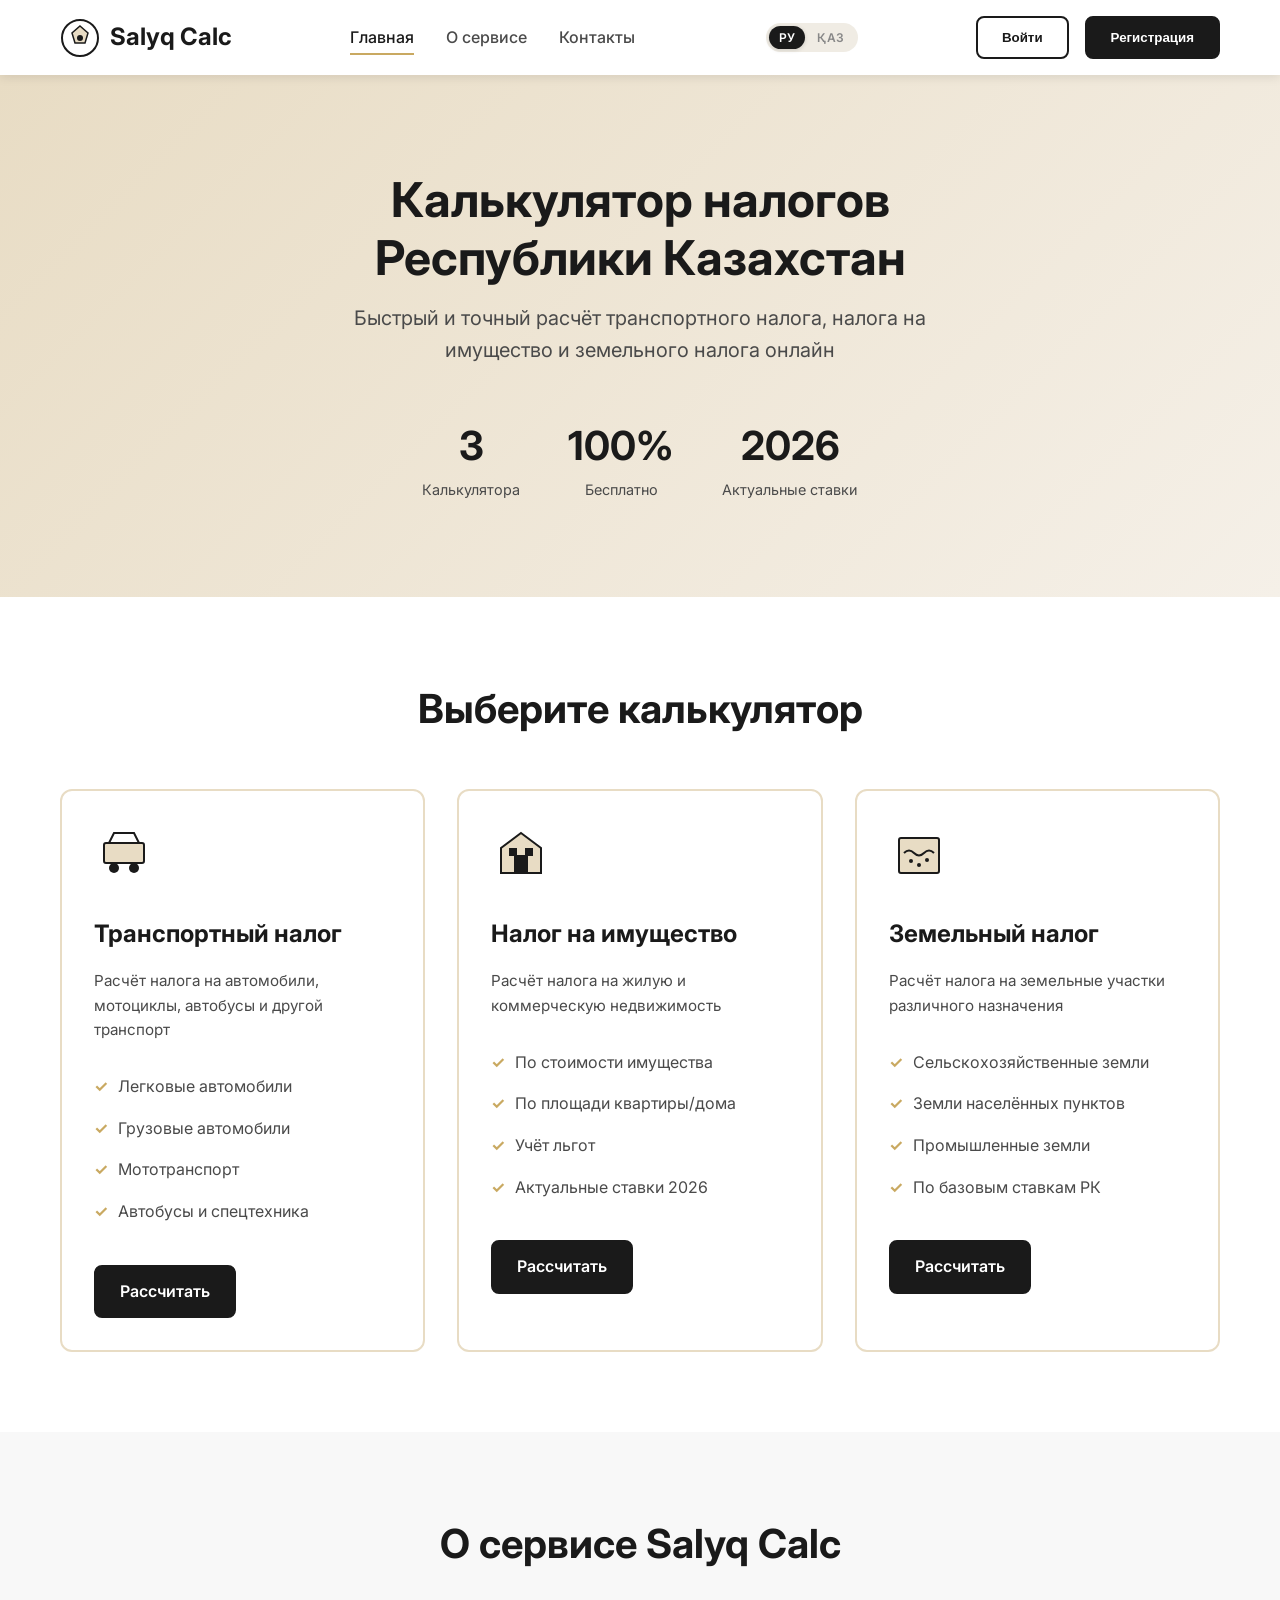
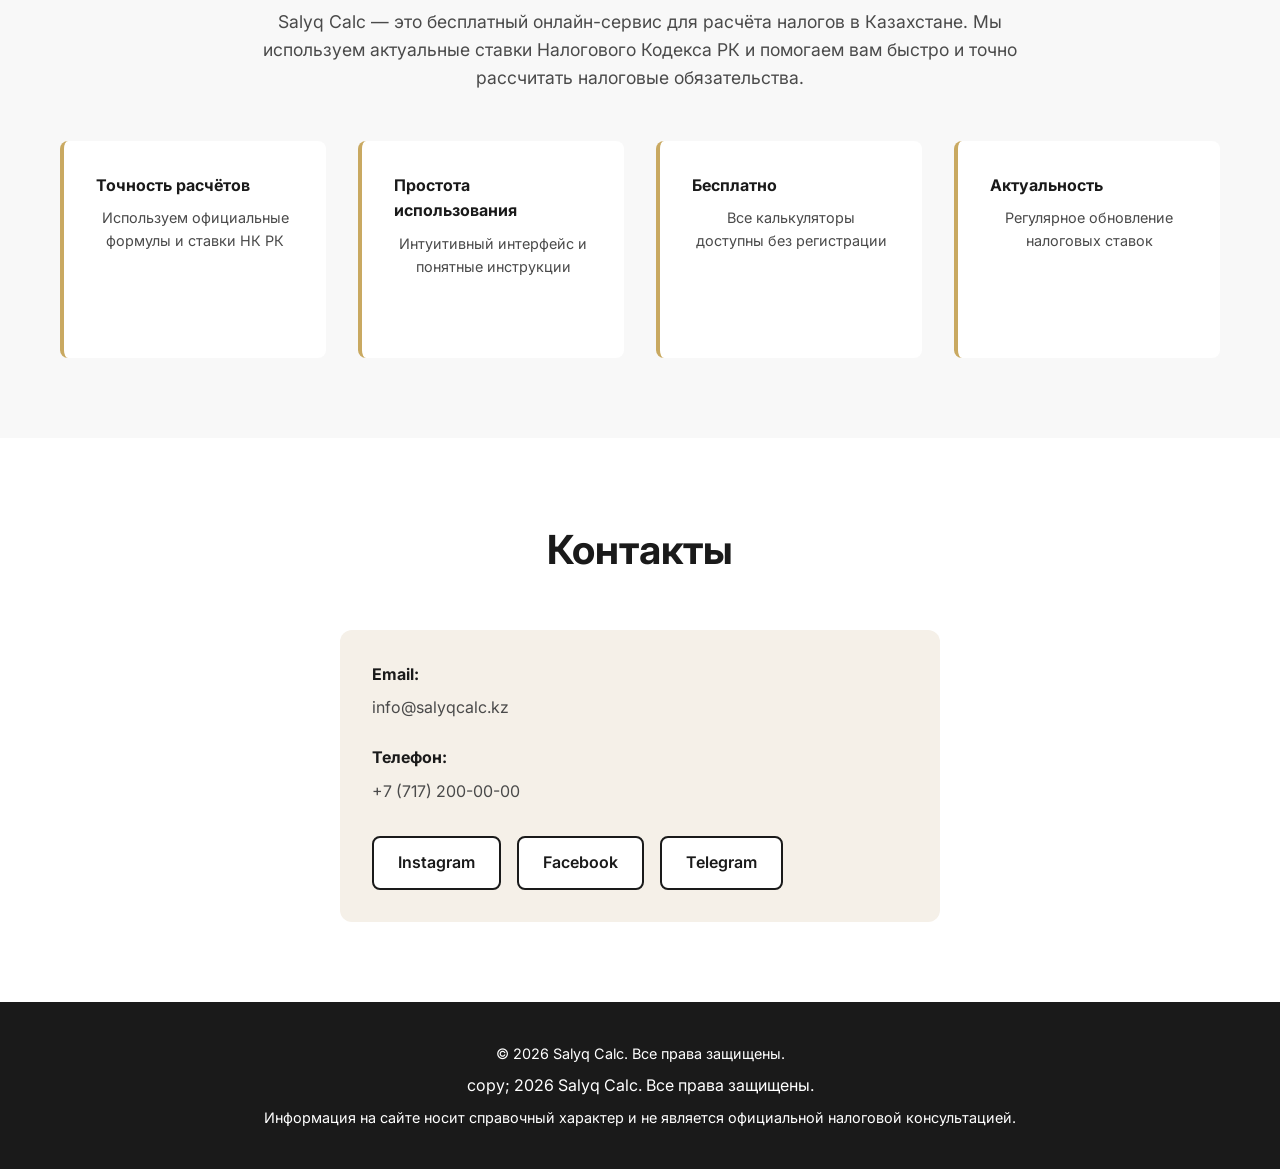
==== index.html @ 1f3115cb "Full transport logic" ====
<!DOCTYPE html>
<html lang="ru">
<head>
    <meta charset="UTF-8">
    <meta name="viewport" content="width=device-width, initial-scale=1.0">
    <title>Salyq Calc - Калькулятор налогов Казахстана</title>
    <link rel="icon" type="image/svg+xml" href="favicon.svg">
    <link rel="stylesheet" href="css/style.css">
    <link rel="stylesheet" href="css/auth.css">
    <link href="https://fonts.googleapis.com/css2?family=Inter:wght@300;400;500;600;700&display=swap" rel="stylesheet">
</head>
<body>
    <nav class="navbar">
        <div class="container">
            <div class="nav-content">
                <a href="index.html" class="logo">
                    <svg width="40" height="40" viewBox="0 0 40 40" fill="none"><circle cx="20" cy="20" r="18" stroke="#1a1a1a" stroke-width="2"/><path d="M20 8 L28 15 L25 25 L15 25 L12 15 Z" fill="#e8dcc4" stroke="#1a1a1a" stroke-width="1.5"/><circle cx="20" cy="20" r="3" fill="#1a1a1a"/></svg>
                    <span>Salyq Calc</span>
                </a>
                <div class="nav-links">
                    <a href="index.html" class="active" data-i18n="nav.home">Главная</a>
                    <a href="#about" data-i18n="nav.about">О сервисе</a>
                    <a href="#contact" data-i18n="nav.contact">Контакты</a>
                </div>
                <div class="lang-switcher"><button class="lang-btn active" data-lang="ru">РУ</button><button class="lang-btn" data-lang="kk">ҚАЗ</button></div>
                <div class="auth-buttons" id="authButtons">
                    <button class="btn-secondary" id="loginBtn" data-i18n="nav.login">Войти</button>
                    <button class="btn-primary" id="registerBtn" data-i18n="nav.register">Регистрация</button>
                </div>
                <div class="user-menu" id="userMenu" style="display:none;">
                    <button class="user-avatar-btn" id="userAvatarBtn">
                        <div class="avatar-circle" id="navAvatar"></div>
                        <span id="navUserName"></span>
                        <svg width="14" height="14" viewBox="0 0 24 24" fill="none" stroke="currentColor" stroke-width="2.5"><polyline points="6 9 12 15 18 9"/></svg>
                    </button>
                </div>
                <div class="mobile-menu-toggle" id="mobileMenuToggle"><span></span><span></span><span></span></div>
            </div>
        </div>
    </nav>

    <div id="userDropdown" class="user-dropdown" style="display:none;">
        <div class="dropdown-header">
            <div class="dropdown-avatar" id="dropdownAvatar"></div>
            <div class="dropdown-info">
                <div class="dropdown-name" id="dropdownName"></div>
                <div class="dropdown-email" id="dropdownEmail"></div>
            </div>
        </div>
        <hr class="dropdown-divider">
        <button class="dropdown-item" id="dropdownLogout">
            <svg viewBox="0 0 24 24" fill="none" stroke="currentColor" stroke-width="2"><path d="M9 21H5a2 2 0 0 1-2-2V5a2 2 0 0 1 2-2h4"/><polyline points="16 17 21 12 16 7"/><line x1="21" y1="12" x2="9" y2="12"/></svg>
            <span data-i18n="nav.logout">Выйти</span>
        </button>
    </div>

    <section class="hero">
        <div class="container">
            <div class="hero-content">
                <h1 data-i18n="hero.title">Калькулятор налогов<br>Республики Казахстан</h1>
                <p data-i18n="hero.subtitle">Быстрый и точный расчёт транспортного налога, налога на имущество и земельного налога онлайн</p>
                <div class="hero-stats">
                    <div class="stat"><span class="stat-number">3</span><span class="stat-label" data-i18n="hero.stat1">Калькулятора</span></div>
                    <div class="stat"><span class="stat-number">100%</span><span class="stat-label" data-i18n="hero.stat2">Бесплатно</span></div>
                    <div class="stat"><span class="stat-number">2026</span><span class="stat-label" data-i18n="hero.stat3">Актуальные ставки</span></div>
                </div>
            </div>
        </div>
    </section>

    <section class="calculators">
        <div class="container">
            <h2 data-i18n="calc.choose">Выберите калькулятор</h2>
            <div class="calculator-grid">
                <div class="calculator-card">
                    <div class="card-icon"><svg width="60" height="60" viewBox="0 0 60 60" fill="none"><rect x="10" y="20" width="40" height="20" rx="2" fill="#e8dcc4" stroke="#1a1a1a" stroke-width="2"/><circle cx="20" cy="45" r="5" fill="#1a1a1a"/><circle cx="40" cy="45" r="5" fill="#1a1a1a"/><path d="M15 20 L20 10 L40 10 L45 20" stroke="#1a1a1a" stroke-width="2" fill="none"/></svg></div>
                    <h3 data-i18n="calc.transport.title">Транспортный налог</h3>
                    <p data-i18n="calc.transport.desc">Расчёт налога на автомобили, мотоциклы, автобусы и другой транспорт</p>
                    <ul class="features"><li data-i18n="calc.transport.li1">Легковые автомобили</li><li data-i18n="calc.transport.li2">Грузовые автомобили</li><li data-i18n="calc.transport.li3">Мототранспорт</li><li data-i18n="calc.transport.li4">Автобусы и спецтехника</li></ul>
                    <a href="transport.html" class="btn-primary" data-i18n="calc.transport.btn">Рассчитать</a>
                </div>
                <div class="calculator-card">
                    <div class="card-icon"><svg width="60" height="60" viewBox="0 0 60 60" fill="none"><path d="M30 10 L50 25 L50 50 L10 50 L10 25 Z" fill="#e8dcc4" stroke="#1a1a1a" stroke-width="2"/><rect x="23" y="32" width="14" height="18" fill="#1a1a1a"/><rect x="18" y="25" width="8" height="8" fill="#1a1a1a"/><rect x="34" y="25" width="8" height="8" fill="#1a1a1a"/></svg></div>
                    <h3 data-i18n="calc.property.title">Налог на имущество</h3>
                    <p data-i18n="calc.property.desc">Расчёт налога на жилую и коммерческую недвижимость</p>
                    <ul class="features"><li data-i18n="calc.property.li1">По стоимости имущества</li><li data-i18n="calc.property.li2">По площади квартиры/дома</li><li data-i18n="calc.property.li3">Учёт льгот</li><li data-i18n="calc.property.li4">Актуальные ставки 2026</li></ul>
                    <a href="property.html" class="btn-primary" data-i18n="calc.property.btn">Рассчитать</a>
                </div>
                <div class="calculator-card">
                    <div class="card-icon"><svg width="60" height="60" viewBox="0 0 60 60" fill="none"><rect x="10" y="15" width="40" height="35" rx="2" fill="#e8dcc4" stroke="#1a1a1a" stroke-width="2"/><path d="M15 30 Q20 25 25 30 T35 30 T45 30" stroke="#1a1a1a" stroke-width="2" fill="none"/><circle cx="22" cy="38" r="2" fill="#1a1a1a"/><circle cx="30" cy="42" r="2" fill="#1a1a1a"/><circle cx="38" cy="37" r="2" fill="#1a1a1a"/></svg></div>
                    <h3 data-i18n="calc.land.title">Земельный налог</h3>
                    <p data-i18n="calc.land.desc">Расчёт налога на земельные участки различного назначения</p>
                    <ul class="features"><li data-i18n="calc.land.li1">Сельскохозяйственные земли</li><li data-i18n="calc.land.li2">Земли населённых пунктов</li><li data-i18n="calc.land.li3">Промышленные земли</li><li data-i18n="calc.land.li4">По базовым ставкам РК</li></ul>
                    <a href="land.html" class="btn-primary" data-i18n="calc.land.btn">Рассчитать</a>
                </div>
            </div>
        </div>
    </section>

    <section class="about" id="about">
        <div class="container">
            <div class="about-content">
                <h2 data-i18n="about.title">О сервисе Salyq Calc</h2>
                <p data-i18n="about.desc">Salyq Calc — это бесплатный онлайн-сервис для расчёта налогов в Казахстане. Мы используем актуальные ставки Налогового Кодекса РК и помогаем вам быстро и точно рассчитать налоговые обязательства.</p>
                <div class="features-grid">
                    <div class="feature-item"><h4 data-i18n="about.f1.title">Точность расчётов</h4><p data-i18n="about.f1.desc">Используем официальные формулы и ставки НК РК</p></div>
                    <div class="feature-item"><h4 data-i18n="about.f2.title">Простота использования</h4><p data-i18n="about.f2.desc">Интуитивный интерфейс и понятные инструкции</p></div>
                    <div class="feature-item"><h4 data-i18n="about.f3.title">Бесплатно</h4><p data-i18n="about.f3.desc">Все калькуляторы доступны без регистрации</p></div>
                    <div class="feature-item"><h4 data-i18n="about.f4.title">Актуальность</h4><p data-i18n="about.f4.desc">Регулярное обновление налоговых ставок</p></div>
                </div>
            </div>
        </div>
    </section>

    <section class="contact" id="contact">
        <div class="container">
            <h2 data-i18n="contact.title">Контакты</h2>
            <div class="contact-content">
                <div class="contact-info">
                    <div class="contact-item"><strong>Email:</strong><a href="mailto:info@salyqcalc.kz">info@salyqcalc.kz</a></div>
                    <div class="contact-item"><strong>Телефон:</strong><a href="tel:+77172000000">+7 (717) 200-00-00</a></div>
                    <div class="social-links">
                        <a href="https://www.instagram.com/s.ra1d" class="social-link">Instagram</a>
                        <a href="#" class="social-link">Facebook</a>
                        <a href="#" class="social-link">Telegram</a>
                    </div>
                </div>
            </div>
        </div>
    </section>

    <footer>
        <div class="container">
            <p><p>&copy; 2026 Salyq Calc. Все права защищены.</p>copy; 2026 Salyq Calc. <span data-i18n="footer.rights">Все права защищены.</span></p>
            <p data-i18n="footer.disclaimer">Информация на сайте носит справочный характер и не является официальной налоговой консультацией.</p>
        </div>
    </footer>

    <!-- LOGIN MODAL -->
    <div id="loginModal" class="modal">
        <div class="modal-backdrop" data-close="loginModal"></div>
        <div class="modal-content auth-modal">
            <button class="modal-close" data-close="loginModal">&times;</button>
            <div class="modal-brand"><svg width="30" height="30" viewBox="0 0 40 40" fill="none"><circle cx="20" cy="20" r="18" stroke="#1a1a1a" stroke-width="2"/><path d="M20 8 L28 15 L25 25 L15 25 L12 15 Z" fill="#e8dcc4" stroke="#1a1a1a" stroke-width="1.5"/><circle cx="20" cy="20" r="3" fill="#1a1a1a"/></svg><span>Salyq Calc</span></div>
            <h2 data-i18n="auth.login.title">Добро пожаловать!</h2>
            <p class="modal-subtitle" data-i18n="auth.login.subtitle">Войдите в свой аккаунт</p>
            <div class="auth-alert" id="loginAlert" style="display:none;"></div>
            <form id="loginForm" novalidate>
                <div class="auth-field">
                    <label for="loginEmail" data-i18n="auth.login.email">Email адрес</label>
                    <div class="input-wrap">
                        <svg class="input-icon" viewBox="0 0 24 24" fill="none" stroke="currentColor" stroke-width="2"><path d="M4 4h16c1.1 0 2 .9 2 2v12c0 1.1-.9 2-2 2H4c-1.1 0-2-.9-2-2V6c0-1.1.9-2 2-2z"/><polyline points="22,6 12,13 2,6"/></svg>
                        <input type="email" id="loginEmail" placeholder="example@email.com" autocomplete="email">
                    </div>
                    <span class="field-error" id="loginEmailErr"></span>
                </div>
                <div class="auth-field">
                    <label for="loginPassword" data-i18n="auth.login.password">Пароль</label>
                    <div class="input-wrap">
                        <svg class="input-icon" viewBox="0 0 24 24" fill="none" stroke="currentColor" stroke-width="2"><rect x="3" y="11" width="18" height="11" rx="2"/><path d="M7 11V7a5 5 0 0 1 10 0v4"/></svg>
                        <input type="password" id="loginPassword" placeholder="Введите пароль" autocomplete="current-password">
                        <button type="button" class="toggle-pw" data-for="loginPassword" title="Показать"><svg viewBox="0 0 24 24" fill="none" stroke="currentColor" stroke-width="2"><path d="M1 12s4-8 11-8 11 8 11 8-4 8-11 8-11-8-11-8z"/><circle cx="12" cy="12" r="3"/></svg></button>
                    </div>
                    <span class="field-error" id="loginPasswordErr"></span>
                </div>
                <div class="auth-row">
                    <label class="checkbox-label"><input type="checkbox" id="rememberMe"><span data-i18n="auth.login.remember">Запомнить меня</span></label>
                </div>
                <button type="submit" class="btn-primary btn-auth" id="loginSubmit">
                    <span class="btn-text" data-i18n="auth.login.btn">Войти</span>
                    <span class="btn-loader" style="display:none;"></span>
                </button>
            </form>
            <p class="modal-switch"><span data-i18n="auth.login.noAccount">Нет аккаунта?</span> <a href="#" id="switchToRegister" data-i18n="auth.login.switch">Зарегистрироваться</a></p>
        </div>
    </div>

    <!-- REGISTER MODAL -->
    <div id="registerModal" class="modal">
        <div class="modal-backdrop" data-close="registerModal"></div>
        <div class="modal-content auth-modal">
            <button class="modal-close" data-close="registerModal">&times;</button>
            <div class="modal-brand"><svg width="30" height="30" viewBox="0 0 40 40" fill="none"><circle cx="20" cy="20" r="18" stroke="#1a1a1a" stroke-width="2"/><path d="M20 8 L28 15 L25 25 L15 25 L12 15 Z" fill="#e8dcc4" stroke="#1a1a1a" stroke-width="1.5"/><circle cx="20" cy="20" r="3" fill="#1a1a1a"/></svg><span>Salyq Calc</span></div>
            <h2 data-i18n="auth.reg.title">Создать аккаунт</h2>
            <p class="modal-subtitle" data-i18n="auth.reg.subtitle">Зарегистрируйтесь бесплатно</p>
            <div class="auth-alert" id="registerAlert" style="display:none;"></div>
            <form id="registerForm" novalidate>
                <div class="auth-field">
                    <label for="regName" data-i18n="auth.reg.name">Имя и фамилия</label>
                    <div class="input-wrap">
                        <svg class="input-icon" viewBox="0 0 24 24" fill="none" stroke="currentColor" stroke-width="2"><path d="M20 21v-2a4 4 0 0 0-4-4H8a4 4 0 0 0-4 4v2"/><circle cx="12" cy="7" r="4"/></svg>
                        <input type="text" id="regName" placeholder="Алихан Сейткали" autocomplete="name">
                    </div>
                    <span class="field-error" id="regNameErr"></span>
                </div>
                <div class="auth-field">
                    <label for="regEmail" data-i18n="auth.reg.email">Email адрес</label>
                    <div class="input-wrap">
                        <svg class="input-icon" viewBox="0 0 24 24" fill="none" stroke="currentColor" stroke-width="2"><path d="M4 4h16c1.1 0 2 .9 2 2v12c0 1.1-.9 2-2 2H4c-1.1 0-2-.9-2-2V6c0-1.1.9-2 2-2z"/><polyline points="22,6 12,13 2,6"/></svg>
                        <input type="email" id="regEmail" placeholder="example@email.com" autocomplete="email">
                    </div>
                    <span class="field-error" id="regEmailErr"></span>
                </div>
                <div class="auth-field">
                    <label for="regPassword" data-i18n="auth.reg.password">Пароль <small>(минимум 6 символов)</small></label>
                    <div class="input-wrap">
                        <svg class="input-icon" viewBox="0 0 24 24" fill="none" stroke="currentColor" stroke-width="2"><rect x="3" y="11" width="18" height="11" rx="2"/><path d="M7 11V7a5 5 0 0 1 10 0v4"/></svg>
                        <input type="password" id="regPassword" placeholder="Придумайте пароль" autocomplete="new-password">
                        <button type="button" class="toggle-pw" data-for="regPassword" title="Показать"><svg viewBox="0 0 24 24" fill="none" stroke="currentColor" stroke-width="2"><path d="M1 12s4-8 11-8 11 8 11 8-4 8-11 8-11-8-11-8z"/><circle cx="12" cy="12" r="3"/></svg></button>
                    </div>
                    <div class="strength-wrap" id="strengthWrap" style="display:none;">
                        <div class="strength-bar"><div class="strength-fill" id="strengthFill"></div></div>
                        <span class="strength-label" id="strengthLabel"></span>
                    </div>
                    <span class="field-error" id="regPasswordErr"></span>
                </div>
                <div class="auth-field">
                    <label for="regConfirm" data-i18n="auth.reg.confirm">Подтвердите пароль</label>
                    <div class="input-wrap">
                        <svg class="input-icon" viewBox="0 0 24 24" fill="none" stroke="currentColor" stroke-width="2"><rect x="3" y="11" width="18" height="11" rx="2"/><path d="M7 11V7a5 5 0 0 1 10 0v4"/></svg>
                        <input type="password" id="regConfirm" placeholder="Повторите пароль" autocomplete="new-password">
                        <button type="button" class="toggle-pw" data-for="regConfirm" title="Показать"><svg viewBox="0 0 24 24" fill="none" stroke="currentColor" stroke-width="2"><path d="M1 12s4-8 11-8 11 8 11 8-4 8-11 8-11-8-11-8z"/><circle cx="12" cy="12" r="3"/></svg></button>
                    </div>
                    <span class="field-error" id="regConfirmErr"></span>
                </div>
                <button type="submit" class="btn-primary btn-auth" id="registerSubmit">
                    <span class="btn-text" data-i18n="auth.reg.btn">Создать аккаунт</span>
                    <span class="btn-loader" style="display:none;"></span>
                </button>
            </form>
            <p class="modal-switch"><span data-i18n="auth.reg.hasAccount">Уже есть аккаунт?</span> <a href="#" id="switchToLogin" data-i18n="auth.reg.switch">Войти</a></p>
        </div>
    </div>

    <div id="toast" class="toast"></div>
    <script src="js/i18n.js"></script>
    <script src="js/auth.js"></script>
</body>
</html>
---- css/style.css ----
/* Reset and Base Styles */
* {
    margin: 0;
    padding: 0;
    box-sizing: border-box;
}

:root {
    --primary-beige: #e8dcc4;
    --dark-beige: #d4c4a8;
    --light-beige: #f5f0e8;
    --black: #1a1a1a;
    --gray: #4a4a4a;
    --light-gray: #f8f8f8;
    --white: #ffffff;
    --accent: #c9a961;
    --shadow: rgba(0, 0, 0, 0.1);
    --shadow-hover: rgba(0, 0, 0, 0.15);
}

body {
    font-family: 'Inter', -apple-system, BlinkMacSystemFont, 'Segoe UI', sans-serif;
    color: var(--black);
    line-height: 1.6;
    background-color: var(--white);
}

.container {
    max-width: 1200px;
    margin: 0 auto;
    padding: 0 20px;
}

/* Navigation */
.navbar {
    background-color: var(--white);
    box-shadow: 0 2px 10px var(--shadow);
    position: sticky;
    top: 0;
    z-index: 100;
}

.nav-content {
    display: flex;
    justify-content: space-between;
    align-items: center;
    padding: 1rem 0;
}

.logo {
    display: flex;
    align-items: center;
    gap: 10px;
    font-size: 1.5rem;
    font-weight: 700;
    color: var(--black);
    text-decoration: none;
}

.nav-links {
    display: flex;
    gap: 2rem;
}

.nav-links a {
    color: var(--gray);
    text-decoration: none;
    font-weight: 500;
    transition: color 0.3s;
    position: relative;
}

.nav-links a:hover,
.nav-links a.active {
    color: var(--black);
}

.nav-links a.active::after {
    content: '';
    position: absolute;
    bottom: -5px;
    left: 0;
    width: 100%;
    height: 2px;
    background-color: var(--accent);
}

.auth-buttons {
    display: flex;
    gap: 1rem;
}

.mobile-menu-toggle {
    display: none;
    flex-direction: column;
    gap: 5px;
    cursor: pointer;
}

.mobile-menu-toggle span {
    width: 25px;
    height: 3px;
    background-color: var(--black);
    border-radius: 2px;
    transition: all 0.3s;
}

/* Buttons */
.btn-primary {
    background-color: var(--black);
    color: var(--white);
    border: 2px solid var(--black);
    padding: 0.75rem 1.5rem;
    border-radius: 8px;
    font-weight: 600;
    cursor: pointer;
    transition: all 0.3s;
    text-decoration: none;
    display: inline-block;
    text-align: center;
}

.btn-primary:hover {
    background-color: var(--gray);
    border-color: var(--gray);
    transform: translateY(-2px);
    box-shadow: 0 4px 12px var(--shadow-hover);
}

.btn-secondary {
    background-color: var(--white);
    color: var(--black);
    border: 2px solid var(--black);
    padding: 0.75rem 1.5rem;
    border-radius: 8px;
    font-weight: 600;
    cursor: pointer;
    transition: all 0.3s;
    text-decoration: none;
    display: inline-block;
    text-align: center;
}

.btn-secondary:hover {
    background-color: var(--light-beige);
    transform: translateY(-2px);
}

.btn-large {
    padding: 1rem 2rem;
    font-size: 1.1rem;
    width: 100%;
}

/* Hero Section */
.hero {
    background: linear-gradient(135deg, var(--primary-beige) 0%, var(--light-beige) 100%);
    padding: 6rem 0;
    text-align: center;
}

.hero-content h1 {
    font-size: 3rem;
    font-weight: 700;
    margin-bottom: 1rem;
    color: var(--black);
    line-height: 1.2;
}

.hero-content p {
    font-size: 1.25rem;
    color: var(--gray);
    margin-bottom: 3rem;
    max-width: 600px;
    margin-left: auto;
    margin-right: auto;
}

.hero-stats {
    display: flex;
    justify-content: center;
    gap: 3rem;
    flex-wrap: wrap;
}

.stat {
    text-align: center;
}

.stat-number {
    display: block;
    font-size: 2.5rem;
    font-weight: 700;
    color: var(--black);
}

.stat-label {
    display: block;
    color: var(--gray);
    font-size: 0.9rem;
}

/* Calculator Cards */
.calculators {
    padding: 5rem 0;
}

.calculators h2 {
    text-align: center;
    font-size: 2.5rem;
    margin-bottom: 3rem;
    color: var(--black);
}

.calculator-grid {
    display: grid;
    grid-template-columns: repeat(auto-fit, minmax(320px, 1fr));
    gap: 2rem;
}

.calculator-card {
    background-color: var(--white);
    border: 2px solid var(--primary-beige);
    border-radius: 12px;
    padding: 2rem;
    transition: all 0.3s;
}

.calculator-card:hover {
    transform: translateY(-5px);
    box-shadow: 0 10px 30px var(--shadow-hover);
    border-color: var(--accent);
}

.card-icon {
    margin-bottom: 1.5rem;
}

.calculator-card h3 {
    font-size: 1.5rem;
    margin-bottom: 1rem;
    color: var(--black);
}

.calculator-card p {
    color: var(--gray);
    margin-bottom: 1.5rem;
    font-size: 0.95rem;
}

.features {
    list-style: none;
    margin-bottom: 2rem;
}

.features li {
    padding: 0.5rem 0;
    color: var(--gray);
    position: relative;
    padding-left: 1.5rem;
}

.features li::before {
    content: '✓';
    position: absolute;
    left: 0;
    color: var(--accent);
    font-weight: 700;
}

/* About Section */
.about {
    background-color: var(--light-gray);
    padding: 5rem 0;
}

.about h2 {
    text-align: center;
    font-size: 2.5rem;
    margin-bottom: 2rem;
}

.about-content p {
    text-align: center;
    font-size: 1.1rem;
    max-width: 800px;
    margin: 0 auto 3rem;
    color: var(--gray);
}

.features-grid {
    display: grid;
    grid-template-columns: repeat(auto-fit, minmax(250px, 1fr));
    gap: 2rem;
}

.feature-item {
    background-color: var(--white);
    padding: 2rem;
    border-radius: 8px;
    border-left: 4px solid var(--accent);
}

.feature-item h4 {
    margin-bottom: 0.5rem;
    color: var(--black);
}

.feature-item p {
    color: var(--gray);
    font-size: 0.9rem;
}

/* Contact Section */
.contact {
    padding: 5rem 0;
}

.contact h2 {
    text-align: center;
    font-size: 2.5rem;
    margin-bottom: 3rem;
}

.contact-content {
    max-width: 600px;
    margin: 0 auto;
}

.contact-info {
    background-color: var(--light-beige);
    padding: 2rem;
    border-radius: 12px;
}

.contact-item {
    margin-bottom: 1.5rem;
}

.contact-item strong {
    display: block;
    margin-bottom: 0.5rem;
    color: var(--black);
}

.contact-item a {
    color: var(--gray);
    text-decoration: none;
    transition: color 0.3s;
}

.contact-item a:hover {
    color: var(--black);
}

.social-links {
    display: flex;
    gap: 1rem;
    margin-top: 2rem;
}

.social-link {
    background-color: var(--white);
    padding: 0.75rem 1.5rem;
    border-radius: 8px;
    border: 2px solid var(--black);
    color: var(--black);
    text-decoration: none;
    transition: all 0.3s;
    font-weight: 600;
}

.social-link:hover {
    background-color: var(--black);
    color: var(--white);
}

/* Footer */
footer {
    background-color: var(--black);
    color: var(--white);
    padding: 2rem 0;
    text-align: center;
}

footer p {
    margin: 0.5rem 0;
    font-size: 0.9rem;
}

/* Modals */
.modal {
    display: none;
    position: fixed;
    z-index: 1000;
    left: 0;
    top: 0;
    width: 100%;
    height: 100%;
    background-color: rgba(0, 0, 0, 0.5);
}

.modal-content {
    background-color: var(--white);
    margin: 5% auto;
    padding: 2rem;
    border-radius: 12px;
    width: 90%;
    max-width: 400px;
    position: relative;
}

.close {
    position: absolute;
    right: 1.5rem;
    top: 1rem;
    font-size: 2rem;
    font-weight: 700;
    color: var(--gray);
    cursor: pointer;
    transition: color 0.3s;
}

.close:hover {
    color: var(--black);
}

.modal-content h2 {
    margin-bottom: 1.5rem;
    color: var(--black);
}

.modal-content form {
    display: flex;
    flex-direction: column;
    gap: 1rem;
}

.modal-content input {
    padding: 0.75rem;
    border: 2px solid var(--primary-beige);
    border-radius: 8px;
    font-size: 1rem;
    transition: border-color 0.3s;
}

.modal-content input:focus {
    outline: none;
    border-color: var(--accent);
}

.modal-footer {
    text-align: center;
    margin-top: 1rem;
    font-size: 0.9rem;
    color: var(--gray);
}

.modal-footer a {
    color: var(--black);
    font-weight: 600;
    text-decoration: none;
}

.modal-footer a:hover {
    text-decoration: underline;
}

/* Calculator Page Styles */
.calculator-page {
    padding: 3rem 0 5rem;
    min-height: calc(100vh - 200px);
}

.page-header {
    text-align: center;
    margin-bottom: 3rem;
}

.page-header h1 {
    font-size: 2.5rem;
    margin-bottom: 1rem;
    color: var(--black);
}

.page-header p {
    font-size: 1.1rem;
    color: var(--gray);
}

.calculator-wrapper {
    display: grid;
    grid-template-columns: 1fr 1fr;
    gap: 3rem;
    margin-bottom: 4rem;
}

.calculator-form,
.calculator-result {
    background-color: var(--light-beige);
    padding: 2rem;
    border-radius: 12px;
}

.form-group {
    margin-bottom: 1.5rem;
}

.form-group label {
    display: block;
    margin-bottom: 0.5rem;
    font-weight: 600;
    color: var(--black);
}

.form-group input,
.form-group select {
    width: 100%;
    padding: 0.75rem;
    border: 2px solid var(--primary-beige);
    border-radius: 8px;
    font-size: 1rem;
    background-color: var(--white);
    transition: border-color 0.3s;
}

.form-group input:focus,
.form-group select:focus {
    outline: none;
    border-color: var(--accent);
}

.form-group small {
    display: block;
    margin-top: 0.5rem;
    color: var(--gray);
    font-size: 0.85rem;
}

.form-group input[type="checkbox"] {
    width: auto;
    margin-right: 0.5rem;
}

.conditional-fields {
    animation: fadeIn 0.3s;
}

@keyframes fadeIn {
    from { opacity: 0; }
    to { opacity: 1; }
}

.result-card {
    background-color: var(--white);
    padding: 2rem;
    border-radius: 12px;
    margin-bottom: 1.5rem;
    border: 2px solid var(--accent);
}

.result-card h3 {
    margin-bottom: 1.5rem;
    color: var(--black);
}

.result-main {
    display: flex;
    justify-content: space-between;
    align-items: center;
    padding: 1.5rem;
    background-color: var(--primary-beige);
    border-radius: 8px;
    margin-bottom: 1rem;
}

.result-label {
    font-size: 1.1rem;
    font-weight: 600;
    color: var(--black);
}

.result-value {
    font-size: 2rem;
    font-weight: 700;
    color: var(--black);
}

.result-details {
    padding: 1rem;
    background-color: var(--light-gray);
    border-radius: 8px;
    margin-bottom: 1rem;
}

.result-details p {
    margin: 0.5rem 0;
    color: var(--gray);
}

.result-info {
    padding: 1rem;
    background-color: var(--light-beige);
    border-radius: 8px;
    border-left: 4px solid var(--accent);
}

.result-info p {
    margin: 0;
    font-size: 0.9rem;
    color: var(--gray);
}

.info-card {
    background-color: var(--white);
    padding: 1.5rem;
    border-radius: 12px;
    border: 2px solid var(--primary-beige);
}

.info-card h4 {
    margin-bottom: 1rem;
    color: var(--black);
}

.info-card ul {
    margin-left: 1.5rem;
    color: var(--gray);
}

.info-card li {
    margin: 0.5rem 0;
}

/* Tax Info Section */
.tax-info {
    background-color: var(--light-gray);
    padding: 3rem 2rem;
    border-radius: 12px;
}

.tax-info h2 {
    text-align: center;
    margin-bottom: 3rem;
    color: var(--black);
}

.info-grid {
    display: grid;
    grid-template-columns: repeat(auto-fit, minmax(280px, 1fr));
    gap: 2rem;
    margin-bottom: 2rem;
}

.info-item {
    background-color: var(--white);
    padding: 2rem;
    border-radius: 12px;
}

.info-item h3 {
    margin-bottom: 1rem;
    color: var(--black);
}

.info-item p {
    color: var(--gray);
    margin-bottom: 1rem;
}

.info-item ul {
    margin-left: 1.5rem;
}

.info-item li {
    margin: 0.5rem 0;
    color: var(--gray);
}

.mrp-info {
    text-align: center;
    padding: 1.5rem;
    background-color: var(--primary-beige);
    border-radius: 8px;
    font-size: 1.1rem;
    color: var(--black);
}

.conversion-helper {
    background-color: var(--white);
    padding: 2rem;
    border-radius: 12px;
    margin-top: 2rem;
}

.conversion-helper h3 {
    margin-bottom: 1.5rem;
    color: var(--black);
}

.conversion-grid {
    display: grid;
    grid-template-columns: repeat(auto-fit, minmax(200px, 1fr));
    gap: 2rem;
}

.conversion-item {
    padding: 1rem;
    background-color: var(--light-beige);
    border-radius: 8px;
}

.conversion-item strong {
    display: block;
    margin-bottom: 0.75rem;
    color: var(--black);
}

.conversion-item ul {
    margin-left: 1.5rem;
}

.conversion-item li {
    color: var(--gray);
    margin: 0.25rem 0;
}

/* Responsive Design */
@media (max-width: 968px) {
    .calculator-wrapper {
        grid-template-columns: 1fr;
    }
    
    .hero-content h1 {
        font-size: 2.5rem;
    }
    
    .nav-links,
    .auth-buttons {
        display: none;
    }
    
    .mobile-menu-toggle {
        display: flex;
    }
}

@media (max-width: 768px) {
    .hero-content h1 {
        font-size: 2rem;
    }
    
    .hero-content p {
        font-size: 1rem;
    }
    
    .hero-stats {
        gap: 2rem;
    }
    
    .calculator-grid {
        grid-template-columns: 1fr;
    }
    
    .features-grid,
    .info-grid {
        grid-template-columns: 1fr;
    }
    
    .result-main {
        flex-direction: column;
        align-items: flex-start;
        gap: 1rem;
    }
}

@media (max-width: 480px) {
    .container {
        padding: 0 15px;
    }
    
    .hero {
        padding: 4rem 0;
    }
    
    .calculators,
    .about,
    .contact {
        padding: 3rem 0;
    }
}

/* ── Переключатель языка ─────────────────────────────── */
.lang-switcher {
  display: flex;
  align-items: center;
  gap: 2px;
  background: #f0ece4;
  border-radius: 20px;
  padding: 3px;
  margin-left: 12px;
}

.lang-btn {
  background: transparent;
  border: none;
  cursor: pointer;
  font-family: 'Inter', sans-serif;
  font-size: 12px;
  font-weight: 600;
  color: #888;
  padding: 4px 10px;
  border-radius: 16px;
  transition: all 0.2s ease;
  letter-spacing: 0.03em;
}

.lang-btn:hover {
  color: #1a1a1a;
}

.lang-btn.active {
  background: #1a1a1a;
  color: #fff;
  box-shadow: 0 1px 4px rgba(0,0,0,0.15);
}

@media (max-width: 768px) {
  .lang-switcher {
    margin-left: 8px;
  }
  .lang-btn {
    font-size: 11px;
    padding: 3px 8px;
  }
}

/* ── Транспорт: заголовок формы и кнопки ───────────────── */
.transport-form-header {
  margin-bottom: 1.5rem;
  padding-bottom: 1rem;
  border-bottom: 2px solid #e8dcc4;
}

.transport-form-header h3 {
  font-size: 1.25rem;
  font-weight: 700;
  color: #1a1a1a;
  margin: 0;
}

.form-actions {
  display: flex;
  gap: 1rem;
  margin-top: 1.5rem;
  flex-wrap: wrap;
}

.form-actions .btn-primary,
.form-actions .btn-secondary {
  flex: 0 0 auto;
}

/* ── Таблица ставок в справочнике ─────────────────── */
.rate-table {
  width: 100%;
  border-collapse: collapse;
  font-size: 0.82rem;
  margin-top: 0.4rem;
}
.rate-table tr:nth-child(even) { background: #f8f5f0; }
.rate-table td {
  padding: 4px 8px;
  border-bottom: 1px solid #ece7dd;
  color: #333;
}
.rate-table td:last-child { text-align: right; font-weight: 600; color: #1a1a1a; }

/* ── Спецтехника — информационный блок ─────────────── */
.special-notice {
  background: #f8f5f0;
  border: 1px solid #e8dcc4;
  border-radius: 8px;
  padding: 1rem 1.2rem;
  line-height: 1.8;
}

/* ── Badge необязательно ────────────────────────────── */
.badge-optional {
  display: inline-block;
  font-size: 0.7rem;
  font-weight: 600;
  background: #e8dcc4;
  color: #666;
  border-radius: 10px;
  padding: 1px 7px;
  vertical-align: middle;
  margin-left: 4px;
}
---- css/auth.css ----
/* ================================================================
   Salyq Calc — Auth Styles
   ================================================================ */

/* ── Modal ─────────────────────────────────────────────────────── */
.modal {
    display: none;
    position: fixed;
    inset: 0;
    z-index: 1000;
    align-items: center;
    justify-content: center;
    padding: 1rem;
}

.modal--open {
    display: flex;
}

.modal-backdrop {
    position: fixed;
    inset: 0;
    background: rgba(0, 0, 0, 0.55);
    backdrop-filter: blur(2px);
    cursor: pointer;
}

.modal-content {
    position: relative;
    z-index: 1;
    background: #fff;
    border-radius: 16px;
    padding: 2.5rem 2rem;
    width: 100%;
    max-width: 420px;
    max-height: 90vh;
    overflow-y: auto;
    box-shadow: 0 20px 60px rgba(0,0,0,0.2);
    animation: modalIn .25s ease;
}

@keyframes modalIn {
    from { opacity: 0; transform: translateY(-20px) scale(.97); }
    to   { opacity: 1; transform: translateY(0)   scale(1); }
}

.modal-close {
    position: absolute;
    top: 1rem;
    right: 1rem;
    width: 32px;
    height: 32px;
    border-radius: 50%;
    border: none;
    background: #f0ebe0;
    color: #1a1a1a;
    font-size: 1.3rem;
    line-height: 1;
    cursor: pointer;
    display: flex;
    align-items: center;
    justify-content: center;
    transition: background .2s;
}

.modal-close:hover { background: #e8dcc4; }

/* ── Modal brand ────────────────────────────────────────────────── */
.modal-brand {
    display: flex;
    align-items: center;
    gap: 8px;
    margin-bottom: 1.5rem;
    font-weight: 700;
    font-size: 1rem;
    color: #1a1a1a;
}

.modal-content h2 {
    font-size: 1.6rem;
    font-weight: 700;
    color: #1a1a1a;
    margin-bottom: .25rem;
}

.modal-subtitle {
    color: #6b6b6b;
    margin-bottom: 1.5rem;
    font-size: .9rem;
}

/* ── Auth alert ─────────────────────────────────────────────────── */
.auth-alert {
    background: #fdecea;
    border: 1.5px solid #f5b7b1;
    color: #a93226;
    border-radius: 8px;
    padding: .75rem 1rem;
    font-size: .875rem;
    margin-bottom: 1.25rem;
}

/* ── Fields ─────────────────────────────────────────────────────── */
.auth-field {
    margin-bottom: 1.1rem;
}

.auth-field label {
    display: block;
    font-weight: 600;
    font-size: .875rem;
    color: #1a1a1a;
    margin-bottom: .4rem;
}

.auth-field label small {
    font-weight: 400;
    color: #888;
}

.input-wrap {
    position: relative;
    display: flex;
    align-items: center;
}

.input-wrap input {
    width: 100%;
    padding: .75rem .75rem .75rem 2.75rem;
    border: 1.5px solid #d4c4a8;
    border-radius: 10px;
    font-size: .95rem;
    font-family: inherit;
    background: #fafaf8;
    color: #1a1a1a;
    transition: border-color .2s, box-shadow .2s, background .2s;
    outline: none;
}

.input-wrap input:focus {
    border-color: #c9a961;
    background: #fff;
    box-shadow: 0 0 0 3px rgba(201,169,97,.15);
}

.input-wrap input.input--error {
    border-color: #e74c3c;
    background: #fff8f7;
}

.input-wrap input.input--ok {
    border-color: #2ecc71;
    background: #f7fff9;
}

.input-icon {
    position: absolute;
    left: .85rem;
    width: 17px;
    height: 17px;
    color: #999;
    pointer-events: none;
    flex-shrink: 0;
}

.toggle-pw {
    position: absolute;
    right: .75rem;
    background: none;
    border: none;
    cursor: pointer;
    padding: .25rem;
    color: #888;
    display: flex;
    align-items: center;
    transition: color .2s;
}

.toggle-pw:hover { color: #1a1a1a; }

.toggle-pw svg {
    width: 18px;
    height: 18px;
    display: block;
}

.field-error {
    display: block;
    color: #e74c3c;
    font-size: .78rem;
    margin-top: .3rem;
    min-height: 1rem;
}

/* ── Password strength ──────────────────────────────────────────── */
.strength-wrap {
    display: flex;
    align-items: center;
    gap: .5rem;
    margin-top: .5rem;
}

.strength-bar {
    flex: 1;
    height: 4px;
    background: #e8e0d0;
    border-radius: 4px;
    overflow: hidden;
}

.strength-fill {
    height: 100%;
    width: 0%;
    border-radius: 4px;
    transition: width .3s, background-color .3s;
}

.strength-label {
    font-size: .75rem;
    font-weight: 600;
    white-space: nowrap;
}

/* ── Checkbox & row ─────────────────────────────────────────────── */
.auth-row {
    margin-bottom: 1.25rem;
}

.checkbox-label {
    display: flex;
    align-items: center;
    gap: .5rem;
    cursor: pointer;
    font-size: .875rem;
    color: #555;
    user-select: none;
}

.checkbox-label input[type="checkbox"] {
    width: 16px;
    height: 16px;
    accent-color: #1a1a1a;
    cursor: pointer;
}

/* ── Auth button ─────────────────────────────────────────────────── */
.btn-auth {
    width: 100%;
    padding: .9rem;
    font-size: 1rem;
    border-radius: 10px;
    margin-top: .25rem;
    display: flex;
    align-items: center;
    justify-content: center;
    gap: .5rem;
}

.btn-auth:disabled {
    opacity: .7;
    cursor: not-allowed;
    transform: none !important;
}

/* Spinner */
.btn-loader {
    width: 18px;
    height: 18px;
    border: 2.5px solid rgba(255,255,255,.4);
    border-top-color: #fff;
    border-radius: 50%;
    animation: spin .7s linear infinite;
    display: none;
}

@keyframes spin { to { transform: rotate(360deg); } }

/* ── Switch line ─────────────────────────────────────────────────── */
.modal-switch {
    text-align: center;
    margin-top: 1.25rem;
    font-size: .875rem;
    color: #666;
}

.modal-switch a {
    color: #1a1a1a;
    font-weight: 700;
    text-decoration: none;
}

.modal-switch a:hover { text-decoration: underline; }

/* ── User menu (nav) ─────────────────────────────────────────────── */
.user-menu { display: flex; align-items: center; }

.user-avatar-btn {
    display: flex;
    align-items: center;
    gap: .5rem;
    background: none;
    border: 1.5px solid #d4c4a8;
    border-radius: 100px;
    padding: .35rem .75rem .35rem .35rem;
    cursor: pointer;
    font-size: .9rem;
    font-weight: 600;
    color: #1a1a1a;
    transition: border-color .2s, background .2s;
}

.user-avatar-btn:hover {
    border-color: #c9a961;
    background: #faf6ee;
}

.avatar-circle {
    width: 30px;
    height: 30px;
    border-radius: 50%;
    display: flex;
    align-items: center;
    justify-content: center;
    color: #fff;
    font-size: .7rem;
    font-weight: 700;
    flex-shrink: 0;
}

/* ── User dropdown ───────────────────────────────────────────────── */
.user-dropdown {
    position: fixed;
    top: 70px;
    right: 1.5rem;
    background: #fff;
    border: 1.5px solid #e8dcc4;
    border-radius: 12px;
    padding: .75rem;
    min-width: 230px;
    box-shadow: 0 8px 30px rgba(0,0,0,.12);
    z-index: 500;
    opacity: 0;
    transform: translateY(-8px);
    pointer-events: none;
    transition: opacity .2s, transform .2s;
}

.user-dropdown.dropdown--open {
    display: block !important;
    opacity: 1;
    transform: translateY(0);
    pointer-events: all;
}

.dropdown-header {
    display: flex;
    align-items: center;
    gap: .75rem;
    padding: .5rem .25rem;
}

.dropdown-avatar {
    width: 40px;
    height: 40px;
    border-radius: 50%;
    display: flex;
    align-items: center;
    justify-content: center;
    color: #fff;
    font-size: .875rem;
    font-weight: 700;
    flex-shrink: 0;
}

.dropdown-info { overflow: hidden; }

.dropdown-name {
    font-weight: 600;
    font-size: .9rem;
    color: #1a1a1a;
    white-space: nowrap;
    overflow: hidden;
    text-overflow: ellipsis;
}

.dropdown-email {
    font-size: .78rem;
    color: #888;
    white-space: nowrap;
    overflow: hidden;
    text-overflow: ellipsis;
}

.dropdown-divider {
    border: none;
    border-top: 1.5px solid #f0ebe0;
    margin: .5rem 0;
}

.dropdown-item {
    display: flex;
    align-items: center;
    gap: .5rem;
    padding: .6rem .75rem;
    border-radius: 8px;
    color: #e74c3c;
    font-size: .875rem;
    font-weight: 500;
    cursor: pointer;
    transition: background .2s;
    background: none;
    border: none;
    width: 100%;
    text-align: left;
}

.dropdown-item:hover { background: #fff0ee; }

.dropdown-item svg {
    width: 16px;
    height: 16px;
    flex-shrink: 0;
}

/* ── Toast ───────────────────────────────────────────────────────── */
.toast {
    position: fixed;
    bottom: 1.5rem;
    left: 50%;
    transform: translateX(-50%) translateY(80px);
    background: #1a1a1a;
    color: #fff;
    padding: .75rem 1.5rem;
    border-radius: 100px;
    font-size: .9rem;
    font-weight: 500;
    white-space: nowrap;
    z-index: 2000;
    opacity: 0;
    transition: opacity .3s, transform .3s;
    pointer-events: none;
    box-shadow: 0 4px 20px rgba(0,0,0,.25);
}

.toast--visible {
    opacity: 1;
    transform: translateX(-50%) translateY(0);
}

.toast--error { background: #e74c3c; }

/* ── Nav links mobile open ───────────────────────────────────────── */
@media (max-width: 968px) {
    .nav-links {
        display: none;
        position: absolute;
        top: 70px;
        left: 0;
        right: 0;
        background: #fff;
        flex-direction: column;
        padding: 1rem 1.5rem;
        box-shadow: 0 4px 12px rgba(0,0,0,.1);
        z-index: 200;
        gap: .25rem;
    }

    .nav-links--open {
        display: flex !important;
    }

    .nav-links a {
        padding: .6rem 0;
        border-bottom: 1px solid #f0ebe0;
    }

    .auth-buttons {
        display: none !important;
    }

    .mobile-menu-toggle { display: flex !important; }

    /* Show auth buttons below nav on mobile via toggle */
    .toggle--open span:nth-child(1) { transform: translateY(8px) rotate(45deg); }
    .toggle--open span:nth-child(2) { opacity: 0; }
    .toggle--open span:nth-child(3) { transform: translateY(-8px) rotate(-45deg); }

    .user-dropdown {
        right: .5rem;
        left: .5rem;
        min-width: unset;
    }
}

@media (max-width: 480px) {
    .modal-content { padding: 2rem 1.25rem; }
}
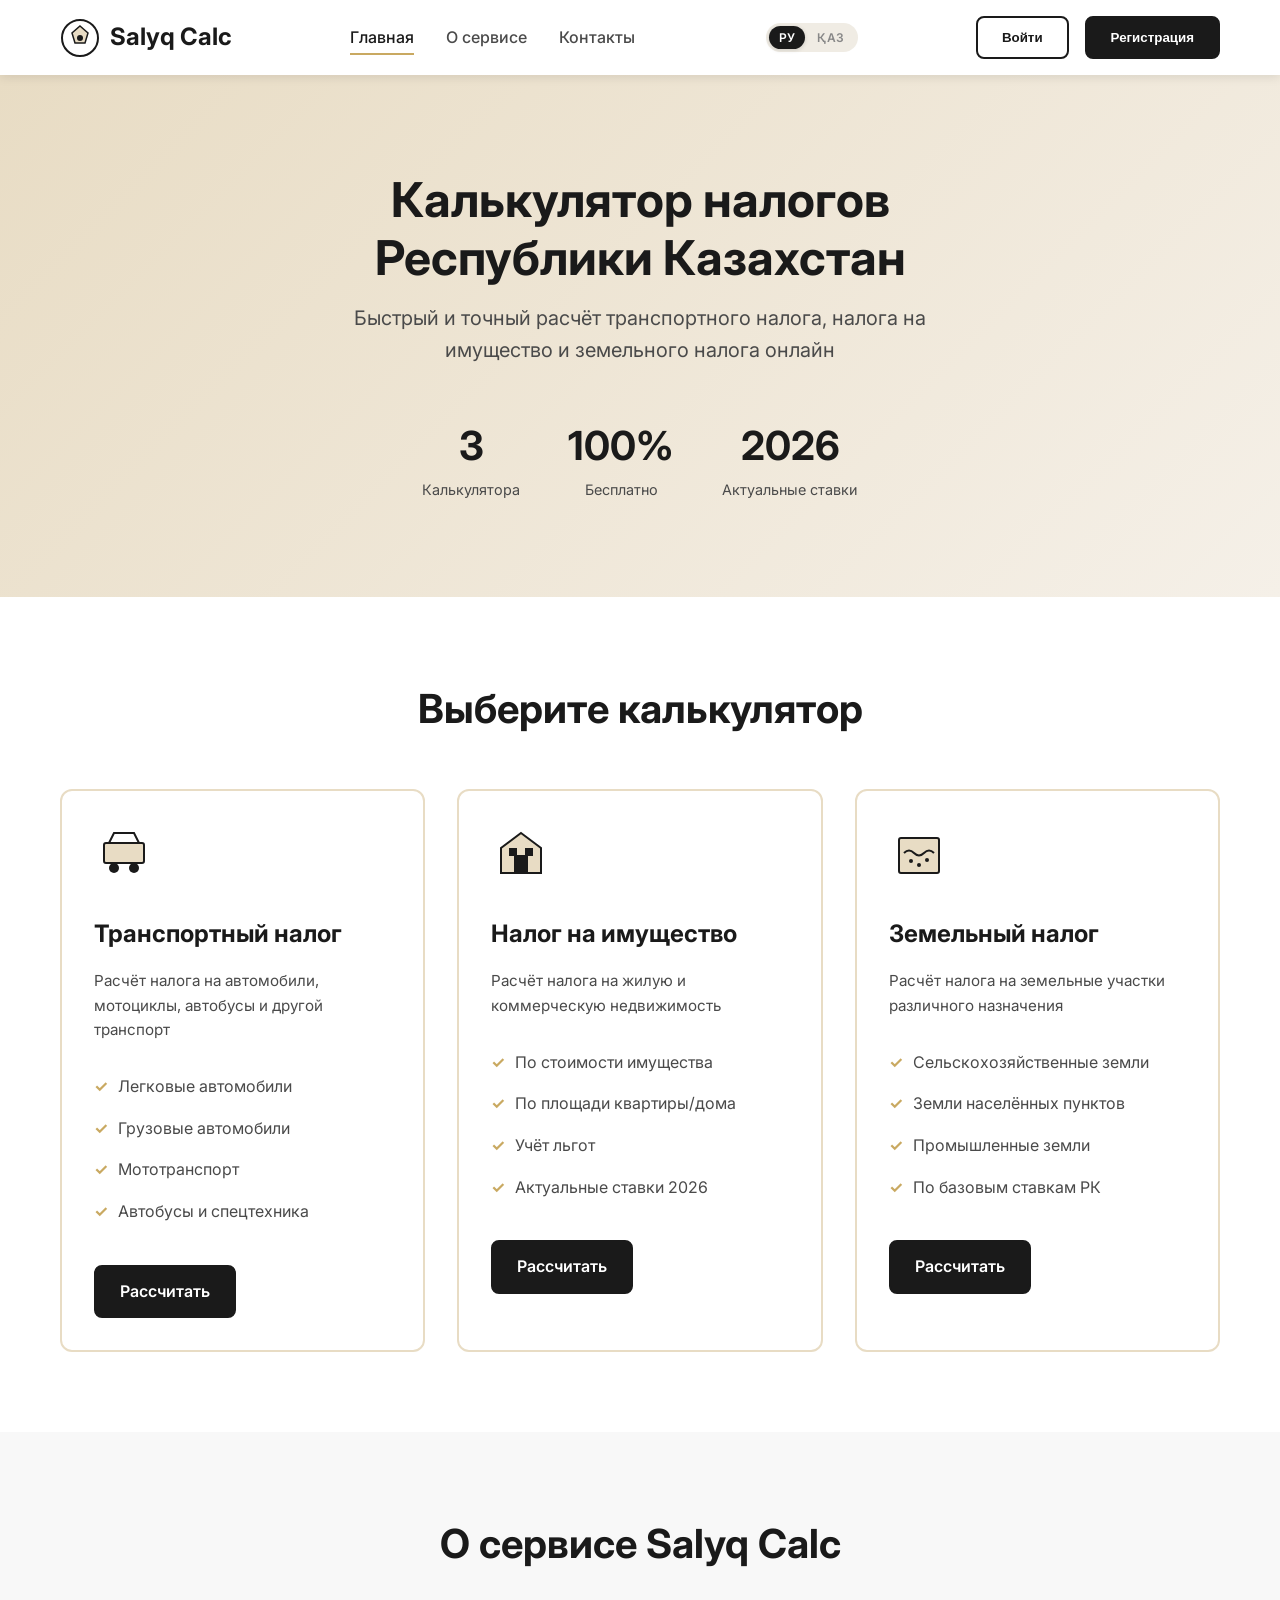
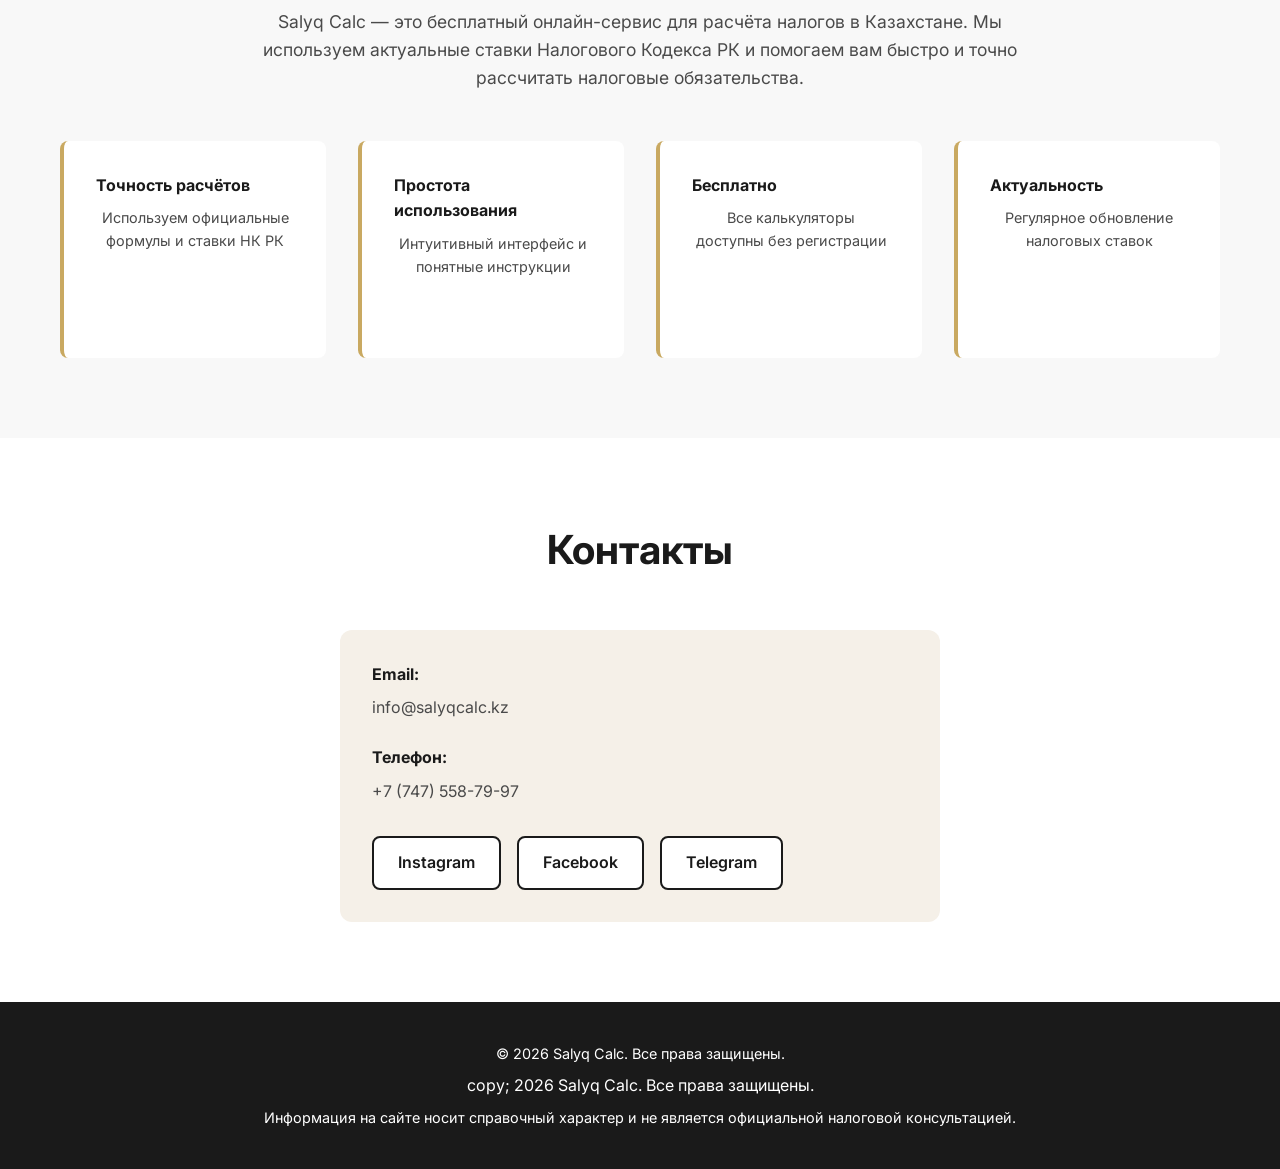
==== commit 86b92ebf: "Update contact information and social links" ====
--- a/index.html
+++ b/index.html
@@ -118,11 +118,11 @@
             <div class="contact-content">
                 <div class="contact-info">
                     <div class="contact-item"><strong>Email:</strong><a href="mailto:info@salyqcalc.kz">info@salyqcalc.kz</a></div>
-                    <div class="contact-item"><strong>Телефон:</strong><a href="tel:+77172000000">+7 (717) 200-00-00</a></div>
+                    <div class="contact-item"><strong>Телефон:</strong><a href="tel:+77475587097">+7 (747) 558-79-97</a></div>
                     <div class="social-links">
-                        <a href="https://www.instagram.com/s.ra1d" class="social-link">Instagram</a>
+                        <a href="https://www.instagram.com/beisekul_a" class="social-link">Instagram</a>
                         <a href="#" class="social-link">Facebook</a>
-                        <a href="#" class="social-link">Telegram</a>
+                        <a href="https://t.me/Aruzh88" class="social-link">Telegram</a>
                     </div>
                 </div>
             </div>
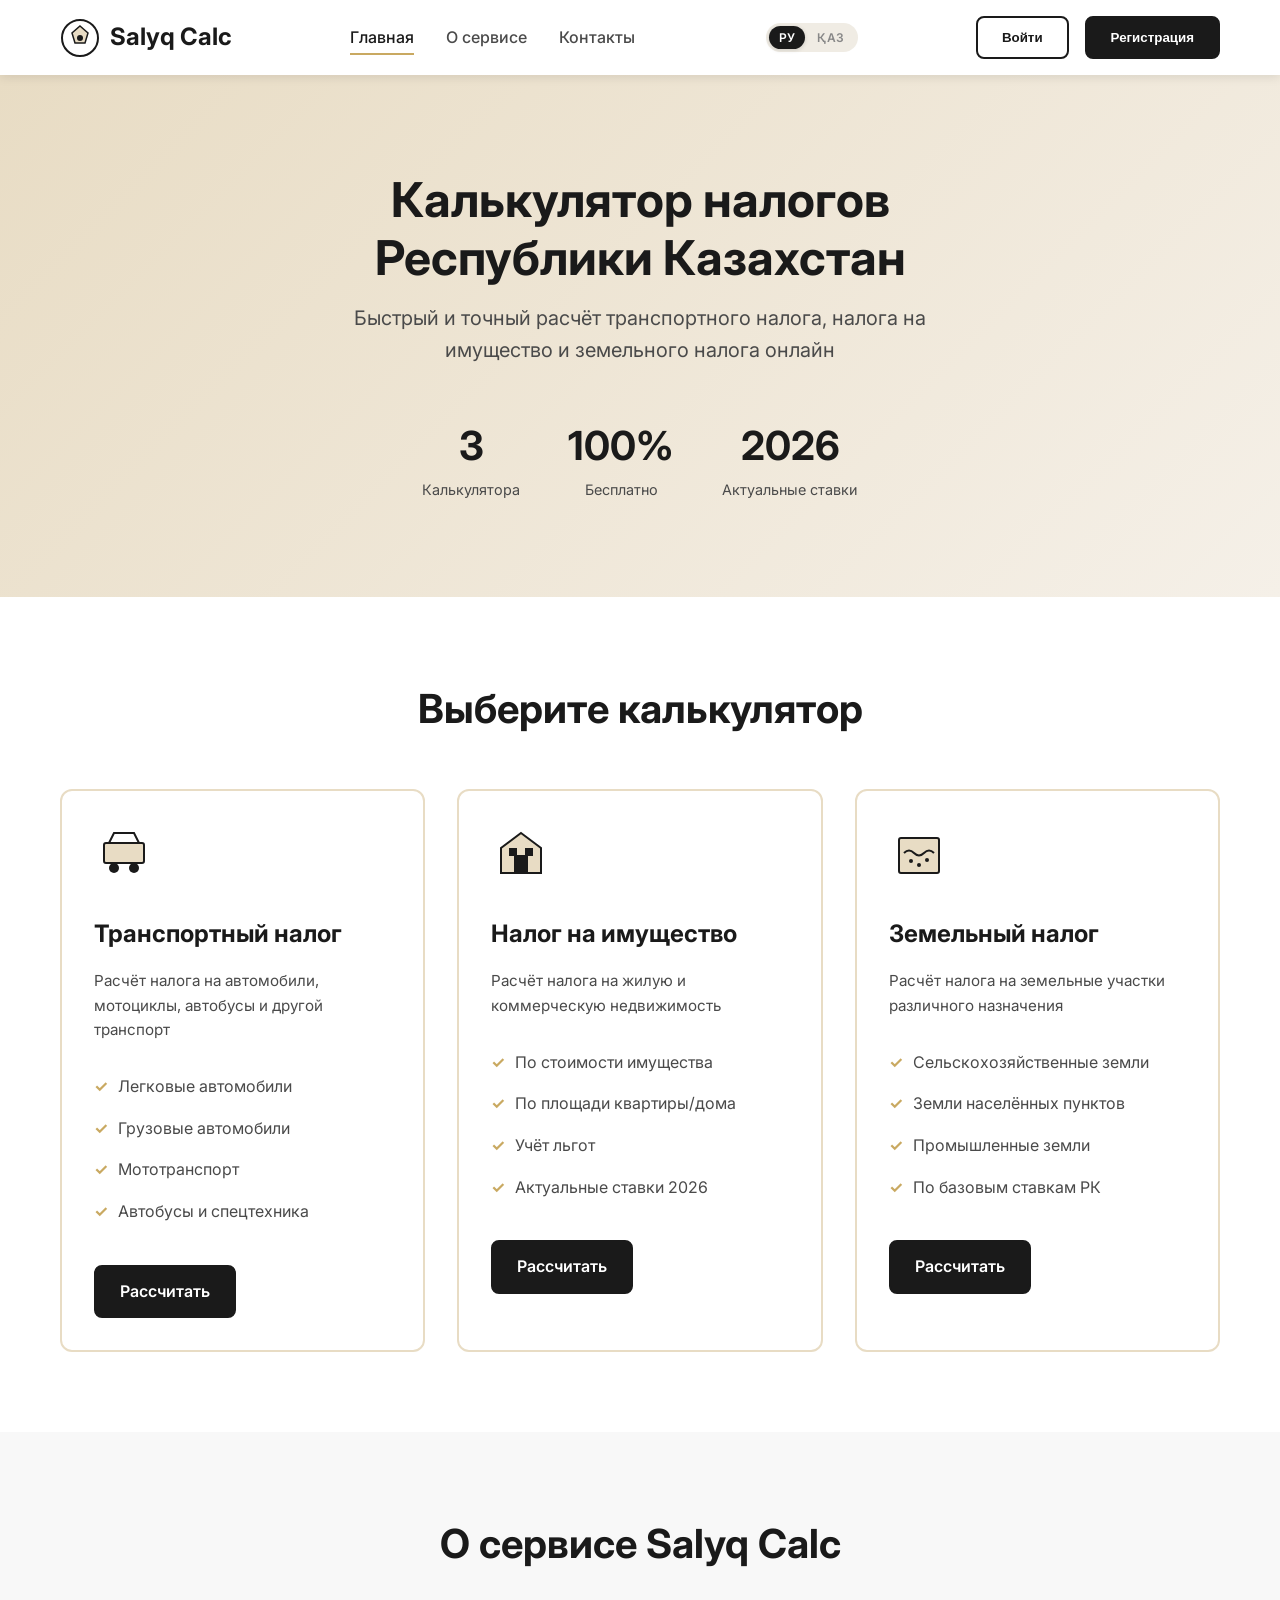
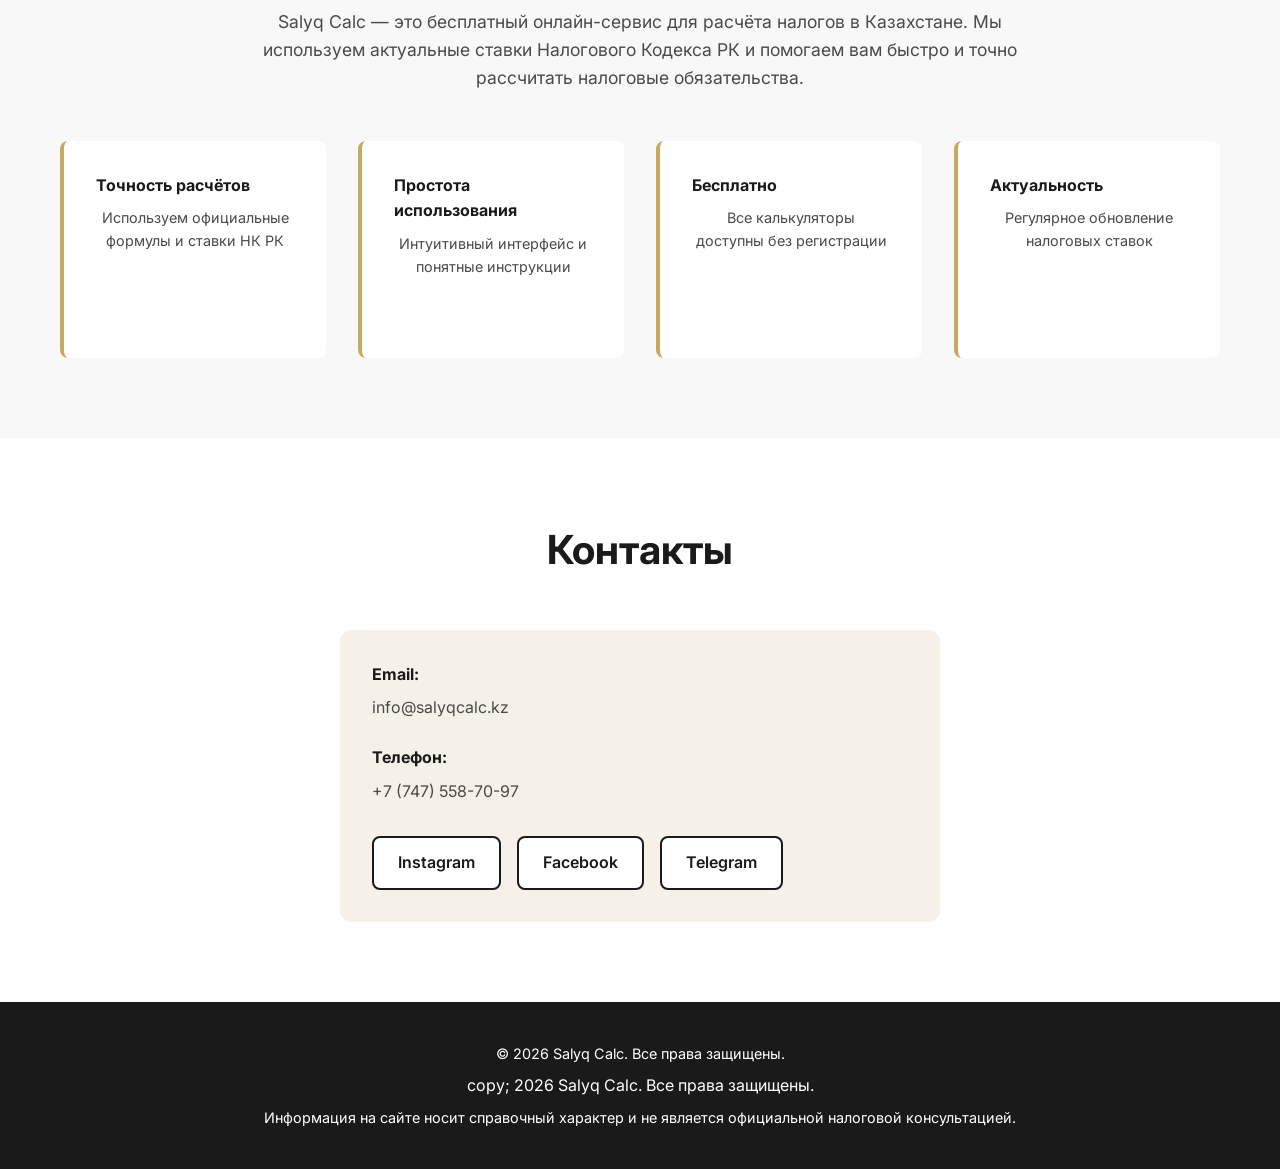
==== commit 0397411f: "Update phone number in contact section" ====
--- a/index.html
+++ b/index.html
@@ -118,7 +118,7 @@
             <div class="contact-content">
                 <div class="contact-info">
                     <div class="contact-item"><strong>Email:</strong><a href="mailto:info@salyqcalc.kz">info@salyqcalc.kz</a></div>
-                    <div class="contact-item"><strong>Телефон:</strong><a href="tel:+77475587097">+7 (747) 558-79-97</a></div>
+                    <div class="contact-item"><strong>Телефон:</strong><a href="tel:+77475587097">+7 (747) 558-70-97</a></div>
                     <div class="social-links">
                         <a href="https://www.instagram.com/beisekul_a" class="social-link">Instagram</a>
                         <a href="#" class="social-link">Facebook</a>
